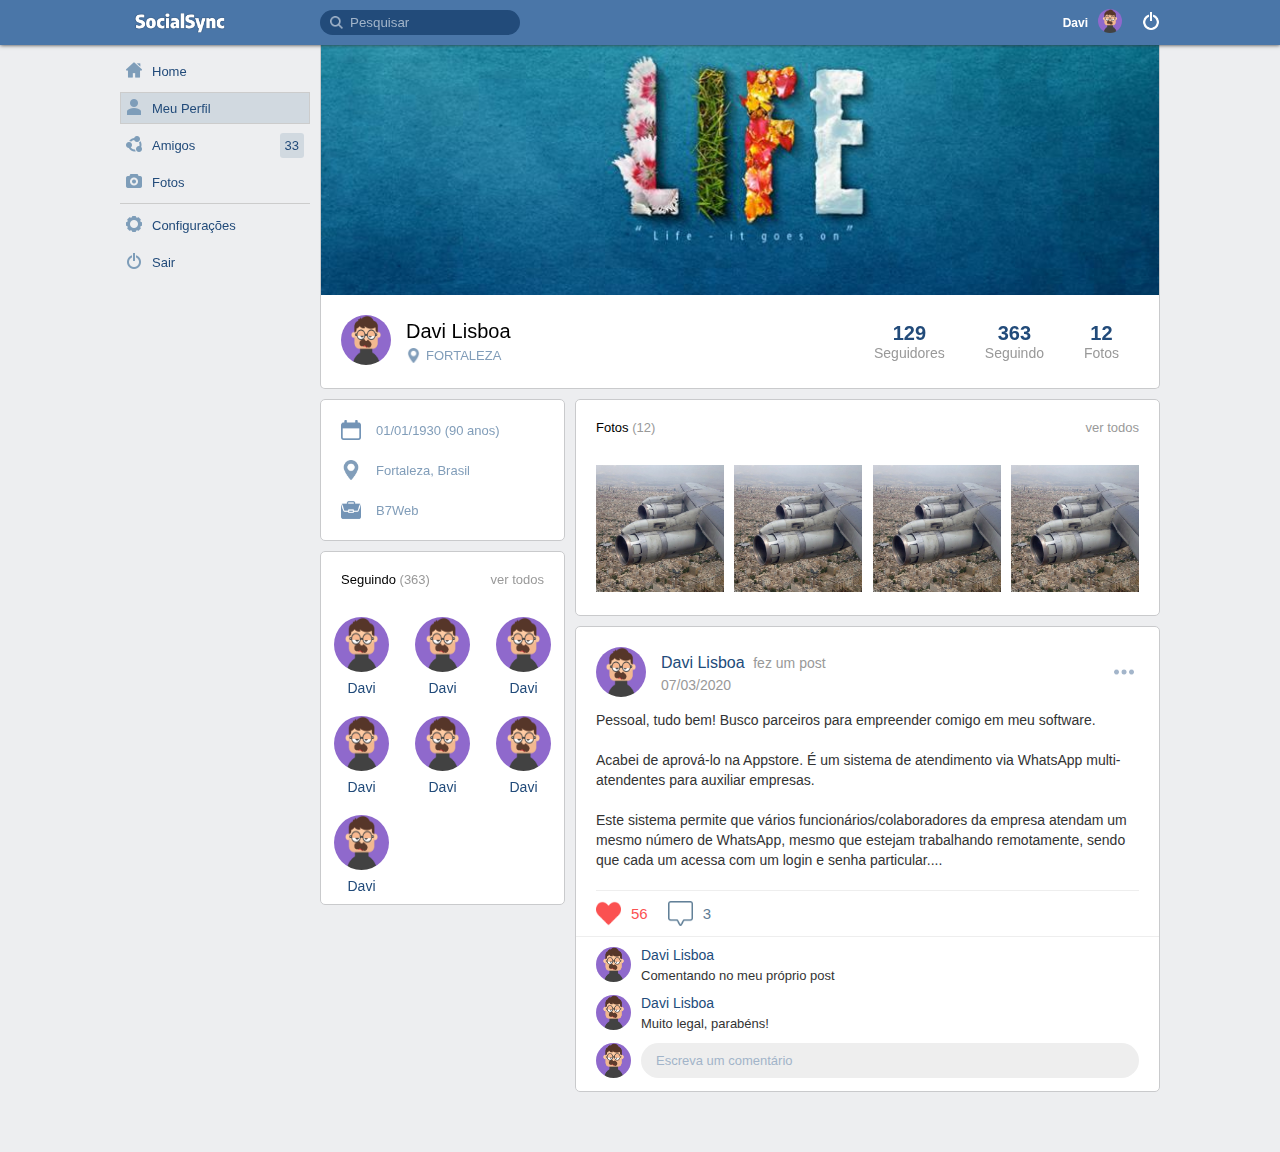
==== perfil.html @ d82d8374 "First commit" ====
<!DOCTYPE html>
<html>
<head>
    <meta charset="utf-8" />
    <title></title>
    <meta name="viewport" content="width=device-width,minimum-scale=1,initial-scale=1"/>
    <link rel="stylesheet" href="assets/css/style.css" />
</head>
<body>
    <header>
        <div class="container">
            <div class="logo">
                <a href=""><img src="assets/images/socialsync_logo.png" /></a>
            </div>
            <div class="head-side">
                <div class="head-side-left">
                    <div class="search-area">
                        <form method="GET">
                            <input type="search" placeholder="Pesquisar" name="s" />
                        </form>
                    </div>
                </div>
                <div class="head-side-right">
                    <a href="" class="user-area">
                        <div class="user-area-text">Davi</div>
                        <div class="user-area-icon">
                            <img src="media/avatars/avatar.jpg" />
                        </div>
                    </a>
                    <a href="" class="user-logout">
                        <img src="assets/images/power_white.png" />
                    </a>
                </div>
            </div>
        </div>
    </header>
    <section class="container main">
        <aside class="mt-10">
            <nav>
                <a href="">
                    <div class="menu-item">
                        <div class="menu-item-icon">
                            <img src="assets/images/home-run.png" width="16" height="16" />
                        </div>
                        <div class="menu-item-text">
                            Home
                        </div>
                    </div>
                </a>
                <a href="">
                    <div class="menu-item active">
                        <div class="menu-item-icon">
                            <img src="assets/images/user.png" width="16" height="16" />
                        </div>
                        <div class="menu-item-text">
                            Meu Perfil
                        </div>
                    </div>
                </a>
                <a href="">
                    <div class="menu-item">
                        <div class="menu-item-icon">
                            <img src="assets/images/friends.png" width="16" height="16" />
                        </div>
                        <div class="menu-item-text">
                            Amigos
                        </div>
                        <div class="menu-item-badge">
                            33
                        </div>
                    </div>
                </a>
                <a href="">
                    <div class="menu-item">
                        <div class="menu-item-icon">
                            <img src="assets/images/photo.png" width="16" height="16" />
                        </div>
                        <div class="menu-item-text">
                            Fotos
                        </div>
                    </div>
                </a>
                <div class="menu-splitter"></div>
                <a href="">
                    <div class="menu-item">
                        <div class="menu-item-icon">
                            <img src="assets/images/settings.png" width="16" height="16" />
                        </div>
                        <div class="menu-item-text">
                            Configurações
                        </div>
                    </div>
                </a>
                <a href="">
                    <div class="menu-item">
                        <div class="menu-item-icon">
                            <img src="assets/images/power.png" width="16" height="16" />
                        </div>
                        <div class="menu-item-text">
                            Sair
                        </div>
                    </div>
                </a>
            </nav>
        </aside>
        <section class="feed">

            <div class="row">
                <div class="box flex-1 border-top-flat">
                    <div class="box-body">
                        <div class="profile-cover" style="background-image: url('media/covers/cover.jpg');"></div>
                        <div class="profile-info m-20 row">
                            <div class="profile-info-avatar">
                                <img src="media/avatars/avatar.jpg" />
                            </div>
                            <div class="profile-info-name">
                                <div class="profile-info-name-text">Davi Lisboa</div>
                                <div class="profile-info-location">Fortaleza</div>
                            </div>
                            <div class="profile-info-data row">
                                <div class="profile-info-item m-width-20">
                                    <div class="profile-info-item-n">129</div>
                                    <div class="profile-info-item-s">Seguidores</div>
                                </div>
                                <div class="profile-info-item m-width-20">
                                    <div class="profile-info-item-n">363</div>
                                    <div class="profile-info-item-s">Seguindo</div>
                                </div>
                                <div class="profile-info-item m-width-20">
                                    <div class="profile-info-item-n">12</div>
                                    <div class="profile-info-item-s">Fotos</div>
                                </div>
                            </div>
                        </div>
                    </div>
                </div>
            </div>
            
            <div class="row">

                <div class="column side pr-5">
                    
                    <div class="box">
                        <div class="box-body">
                            
                            <div class="user-info-mini">
                                <img src="assets/images/calendar.png" />
                                01/01/1930 (90 anos)
                            </div>

                            <div class="user-info-mini">
                                <img src="assets/images/pin.png" />
                                Fortaleza, Brasil
                            </div>

                            <div class="user-info-mini">
                                <img src="assets/images/work.png" />
                                B7Web
                            </div>

                        </div>
                    </div>

                    <div class="box">
                        <div class="box-header m-10">
                            <div class="box-header-text">
                                Seguindo
                                <span>(363)</span>
                            </div>
                            <div class="box-header-buttons">
                                <a href="">ver todos</a>
                            </div>
                        </div>
                        <div class="box-body friend-list">
                            
                            <div class="friend-icon">
                                <a href="">
                                    <div class="friend-icon-avatar">
                                        <img src="media/avatars/avatar.jpg" />
                                    </div>
                                    <div class="friend-icon-name">
                                        Davi
                                    </div>
                                </a>
                            </div>

                            <div class="friend-icon">
                                <a href="">
                                    <div class="friend-icon-avatar">
                                        <img src="media/avatars/avatar.jpg" />
                                    </div>
                                    <div class="friend-icon-name">
                                        Davi
                                    </div>
                                </a>
                            </div>

                            <div class="friend-icon">
                                <a href="">
                                    <div class="friend-icon-avatar">
                                        <img src="media/avatars/avatar.jpg" />
                                    </div>
                                    <div class="friend-icon-name">
                                        Davi
                                    </div>
                                </a>
                            </div>

                            <div class="friend-icon">
                                <a href="">
                                    <div class="friend-icon-avatar">
                                        <img src="media/avatars/avatar.jpg" />
                                    </div>
                                    <div class="friend-icon-name">
                                        Davi
                                    </div>
                                </a>
                            </div>

                            <div class="friend-icon">
                                <a href="">
                                    <div class="friend-icon-avatar">
                                        <img src="media/avatars/avatar.jpg" />
                                    </div>
                                    <div class="friend-icon-name">
                                        Davi
                                    </div>
                                </a>
                            </div>

                            <div class="friend-icon">
                                <a href="">
                                    <div class="friend-icon-avatar">
                                        <img src="media/avatars/avatar.jpg" />
                                    </div>
                                    <div class="friend-icon-name">
                                        Davi
                                    </div>
                                </a>
                            </div>

                            <div class="friend-icon">
                                <a href="">
                                    <div class="friend-icon-avatar">
                                        <img src="media/avatars/avatar.jpg" />
                                    </div>
                                    <div class="friend-icon-name">
                                        Davi
                                    </div>
                                </a>
                            </div>

                        </div>
                    </div>

                </div>
                <div class="column pl-5">

                    <div class="box">
                        <div class="box-header m-10">
                            <div class="box-header-text">
                                Fotos
                                <span>(12)</span>
                            </div>
                            <div class="box-header-buttons">
                                <a href="">ver todos</a>
                            </div>
                        </div>
                        <div class="box-body row m-20">
                            
                            <div class="user-photo-item">
                                <a href="#modal-1" rel="modal:open">
                                    <img src="media/uploads/1.jpg" />
                                </a>
                                <div id="modal-1" style="display:none">
                                    <img src="media/uploads/1.jpg" />
                                </div>
                            </div>

                            <div class="user-photo-item">
                                <a href="#modal-2" rel="modal:open">
                                    <img src="media/uploads/1.jpg" />
                                </a>
                                <div id="modal-2" style="display:none">
                                    <img src="media/uploads/1.jpg" />
                                </div>
                            </div>

                            <div class="user-photo-item">
                                <a href="#modal-3" rel="modal:open">
                                    <img src="media/uploads/1.jpg" />
                                </a>
                                <div id="modal-3" style="display:none">
                                    <img src="media/uploads/1.jpg" />
                                </div>
                            </div>

                            <div class="user-photo-item">
                                <a href="#modal-4" rel="modal:open">
                                    <img src="media/uploads/1.jpg" />
                                </a>
                                <div id="modal-4" style="display:none">
                                    <img src="media/uploads/1.jpg" />
                                </div>
                            </div>
                            
                        </div>
                    </div>

                    <div class="box feed-item">
                        <div class="box-body">
                            <div class="feed-item-head row mt-20 m-width-20">
                                <div class="feed-item-head-photo">
                                    <a href=""><img src="media/avatars/avatar.jpg" /></a>
                                </div>
                                <div class="feed-item-head-info">
                                    <a href=""><span class="fidi-name">Davi Lisboa</span></a>
                                    <span class="fidi-action">fez um post</span>
                                    <br/>
                                    <span class="fidi-date">07/03/2020</span>
                                </div>
                                <div class="feed-item-head-btn">
                                    <img src="assets/images/more.png" />
                                </div>
                            </div>
                            <div class="feed-item-body mt-10 m-width-20">
                                Pessoal, tudo bem! Busco parceiros para empreender comigo em meu software.<br/><br/>
                                Acabei de aprová-lo na Appstore. É um sistema de atendimento via WhatsApp multi-atendentes para auxiliar empresas.<br/><br/>
                                Este sistema permite que vários funcionários/colaboradores da empresa atendam um mesmo número de WhatsApp, mesmo que estejam trabalhando remotamente, sendo que cada um acessa com um login e senha particular....
                            </div>
                            <div class="feed-item-buttons row mt-20 m-width-20">
                                <div class="like-btn on">56</div>
                                <div class="msg-btn">3</div>
                            </div>
                            <div class="feed-item-comments">
                                
                                <div class="fic-item row m-height-10 m-width-20">
                                    <div class="fic-item-photo">
                                        <a href=""><img src="media/avatars/avatar.jpg" /></a>
                                    </div>
                                    <div class="fic-item-info">
                                        <a href="">Davi Lisboa</a>
                                        Comentando no meu próprio post
                                    </div>
                                </div>

                                <div class="fic-item row m-height-10 m-width-20">
                                    <div class="fic-item-photo">
                                        <a href=""><img src="media/avatars/avatar.jpg" /></a>
                                    </div>
                                    <div class="fic-item-info">
                                        <a href="">Davi Lisboa</a>
                                        Muito legal, parabéns!
                                    </div>
                                </div>

                                <div class="fic-answer row m-height-10 m-width-20">
                                    <div class="fic-item-photo">
                                        <a href=""><img src="media/avatars/avatar.jpg" /></a>
                                    </div>
                                    <input type="text" class="fic-item-field" placeholder="Escreva um comentário" />
                                </div>

                            </div>
                        </div>
                    </div>


                </div>
                
            </div>

        </section>
    </section>
    <div class="modal">
        <div class="modal-inner">
            <a rel="modal:close">&times;</a>
            <div class="modal-content"></div>
        </div>
    </div>
    <script type="text/javascript" src="assets/js/script.js"></script>
    <script type="text/javascript" src="assets/js/vanillaModal.js"></script>
</body>
</html>
---- assets/css/style.css ----
@import 'defaults.css';
@import 'feed-item.css';
@import 'modal.css';

* {
    box-sizing: border-box;
    margin: 0;
    padding: 0;
}
body {
    font-family: Helvetica;
    font-size:13px;
    background-color:#edeef0;
    margin:0;
    padding-bottom:50px;
}
.container {
    max-width:1040px;
    margin:auto;
}
header {
    background-color:#4a76a8;
    height:45px;
    box-shadow: 0px 0px 4px #333;
    position:relative;
    z-index:99;
}
header .container {
    display:flex;
    height:inherit;
}
header .logo {
    width: 200px;
    display: flex;
    align-items: center;
}
header .logo a {
    display: flex;
}
header .logo img {
    height:20px;
}
header .head-side {
    flex:1;
    display:flex;
    justify-content: space-between;
    align-items: center;
}
.head-side .head-side-left {
    display: flex;
}
.head-side .head-side-right {
    display: flex;
    align-items: center;
}
.search-area input {
    background-color:#224b7a;
    background-image: url('../images/search.png');
    background-size: 13px;
    background-position-x: 10px;
    background-position-y: center;
    background-repeat: no-repeat;
    width:200px;
    height:25px;
    border-radius:15px;
    border:0;
    outline:0;
    padding-left:30px;
    transition: all .3s;
}
::placeholder {
    color:#A2B4C9;
}
.search-area input:focus {
    width:300px;
    background-color: #FFF;
}

.user-area {
    display:flex;
    align-items: center;
    cursor: pointer;
    text-decoration: none;
}
.user-area-text {
    color:#FFF;
    font-size:12px;
    font-weight: bold;
    margin-right:10px;
}
.user-area-icon {
    margin-right:5px;
}
.user-area-icon img {
    width:24px;
    height:24px;
    border-radius: 50%;
}
.user-area-box {
    width:100px;
    height:100px;
    position:absolute;
    background-color:#fff;
    top:45px;
}

.user-logout {
    display:block;
    margin-left:15px;
}
.user-logout img {
    width:18px;
    height:18px;
}

.main {
    display:flex;
}
.main aside {
    width:190px;
    margin-right:10px;
}
.main aside nav a {
    text-decoration: none;
    display:block;
    color:#224b7a;
    margin-bottom:5px;
}
.menu-splitter {
    border-top:1px solid #ccc;
    margin-bottom:5px;
}
.menu-item {
    display:flex;
    align-items: center;
    height:32px;
    border:1px solid #edeef0;
}
.menu-item:hover, .menu-item.active {
    background-color:#d1d9e0;
    border:1px solid #CCC;
}
.menu-item-icon {
    width:16px;
    margin-right:10px;
    margin-left:5px;
}
.menu-item-text {
    flex:1;
    font-size:13px;
}
.menu-item-badge {
    background-color:#d1d9e0;
    padding:5px;
    border-radius:3px;
    margin-right:5px;
}

.main .feed {
    flex:1;
}

.feed .box {
    background-color: #FFF;
    border:1px solid #c9cacc;
    border-radius:5px;
    margin-bottom:10px;
}
.box .box-header {
    padding:10px;
    display: flex;
    align-items: center;
    justify-content: space-between;
}
.box .box-header-text {
    flex:1;
}
.box .box-header-text span {
    color:#999;
}
.box .box-header-buttons a {
    font-size:13px;
    color:#999;
    text-decoration: none;
}
.box .box-body img {
    max-width:100%;
}

.feed .border-top-flat {
    border-top:0;
    border-top-left-radius: 0;
    border-top-right-radius: 0;
}

.feed .row {
    display:flex;
}
.feed .column {
    display:flex;
    flex-direction: column;
    justify-content: flex-start;
    flex:1;
}
.feed .side {
    flex:none;
    width:250px;
}


.feed-new-editor {
    align-items: center;
}
.feed-new-avatar {
    margin-right:10px;
}
.feed-new-avatar img {
    width:50px;
    height:50px;
    border-radius:50%;
}
.feed-new-input-placeholder {
    flex:1;
    font-size:14px;
    color:#333;
}
.feed-new-input {
    flex:1;
    outline:0;
    border:0;
    font-size:14px;
    display: none;
    color:#333;
}
.feed-new-send {
    cursor: pointer;
    margin-right:5px;
}
.feed-new-send img {
    width:25px;
    height:25px;
}

.banners .box-body {
    margin:0 10px 10px 10px;
}
.banners .box-body a {
    display: block;
    margin-bottom:5px;
}

.profile-cover {
    height:250px;
    background-size: cover;
    background-position: center;
}

.profile-info {
    align-items: center;
}
.profile-info-avatar {
    margin-right:15px;
}
.profile-info-avatar img {
    width:50px;
    height:50px;
    border-radius:50%;
}
.profile-info-name {
    flex:1;
}
.profile-info-name-text {
    font-size:20px;
    margin-bottom:5px;
}
.profile-info-name-text a {
    color:#000;
    text-decoration: none;
}
.profile-info-location {
    color:#819db9;
    font-size:13px;
    text-transform: uppercase;
    background-image:url('../images/pin.png');
    background-size: auto 15px;
    background-position: left center;
    background-repeat: no-repeat;
    padding-left:20px;
}

.profile-info-item {
    text-align: center;
}
.profile-info-item-n {
    font-weight: bold;
    font-size:20px;
    color:#224b7a;
}
.profile-info-item-s {
    font-size:14px;
    color:#999;
}

.user-info-mini {
    display:flex;
    align-items: center;
    margin:20px;
    color:#819db9;
    font-size:13px;
}
.user-info-mini img {
    width:20px;
    height:20px;
    margin-right:15px;
}

.friend-list {
    display: grid;
    grid-template-columns: repeat(3, 1fr);
}
.full-friend-list {
    display: grid;
    grid-template-columns: repeat(7, 1fr);
}

.friend-icon {
    text-align: center;
    margin:10px 0;
}
.friend-icon a {
    text-decoration: none;
}
.friend-icon-avatar {
    margin-bottom:5px;
}
.friend-icon-avatar img {
    width:55px;
    height:55px;
    border-radius:50%;
}
.friend-icon-name {
    width:60px;
    font-size:14px;
    margin: auto;
    color:#224b7a;
    white-space: nowrap;
    overflow: hidden;
    text-overflow: ellipsis;
}

.user-photo-item {
    margin-right:10px;
}
.user-photo-item:last-child {
    margin-right:0;
}
.user-photo-item img {
    max-width: 100%;
}

.tabs {
    border-bottom: 1px solid #c9cacc;
    display: flex;
}
.tab-item {
    padding:20px;
    font-size:15px;
    color:#999;
    border-bottom:2px solid #FFF;
    cursor: pointer;
}
.tab-item:hover {
    color:#000;
}
.tab-item.active {
    color:#000;
    border-bottom:2px solid #224b7a;
}
.tab-body {
    display: none;
    padding:10px 0;
}

.full-user-photos {
    display: grid;
    grid-template-columns: repeat(4, 1fr);
    gap:10px;
    margin:20px;
}
.full-user-photos .user-photo-item {
    margin:0;
}

@media (max-width: 992px) {
    header .head-side-right {
        display:none !important;
    }

    header .logo {
        margin-left:10px;
    }

    .search-area input {
        width:35px;
    }
    .search-area input:focus {
        width:150px;
    }

    header .head-side {
        justify-content: flex-end;
    }

    .head-side-left {
        margin-right:10px;
    }

    .main {
        flex-direction: column;
    }

    .main aside {
        width:100%;
    }

    aside nav {
        display:flex;
        width: 100%;
        overflow-x: auto;
        padding: 0 10px;
    }

    .main aside nav a {
        margin-right:15px;
    }

    .menu-splitter {
        display:none;
    }

    .menu-item-badge {
        display:none;
    }

    .menu-item-text {
        margin-right:5px;
    }

    .feed .side {
        display:none;
    }

    .feed > .row > .column {
       padding:0 10px; 
    }

    .profile-cover {
        height:150px;
    }

    .profile-info {
        flex-direction: column;
    }

    .profile-info-name {
        margin-top:10px;
    }

    .profile-info-data {
        margin-top:30px;
    }

    .full-friend-list {
        grid-template-columns: repeat(3, 1fr);
    }

    .full-user-photos {
        grid-template-columns: repeat(1, 1fr);
    }

}
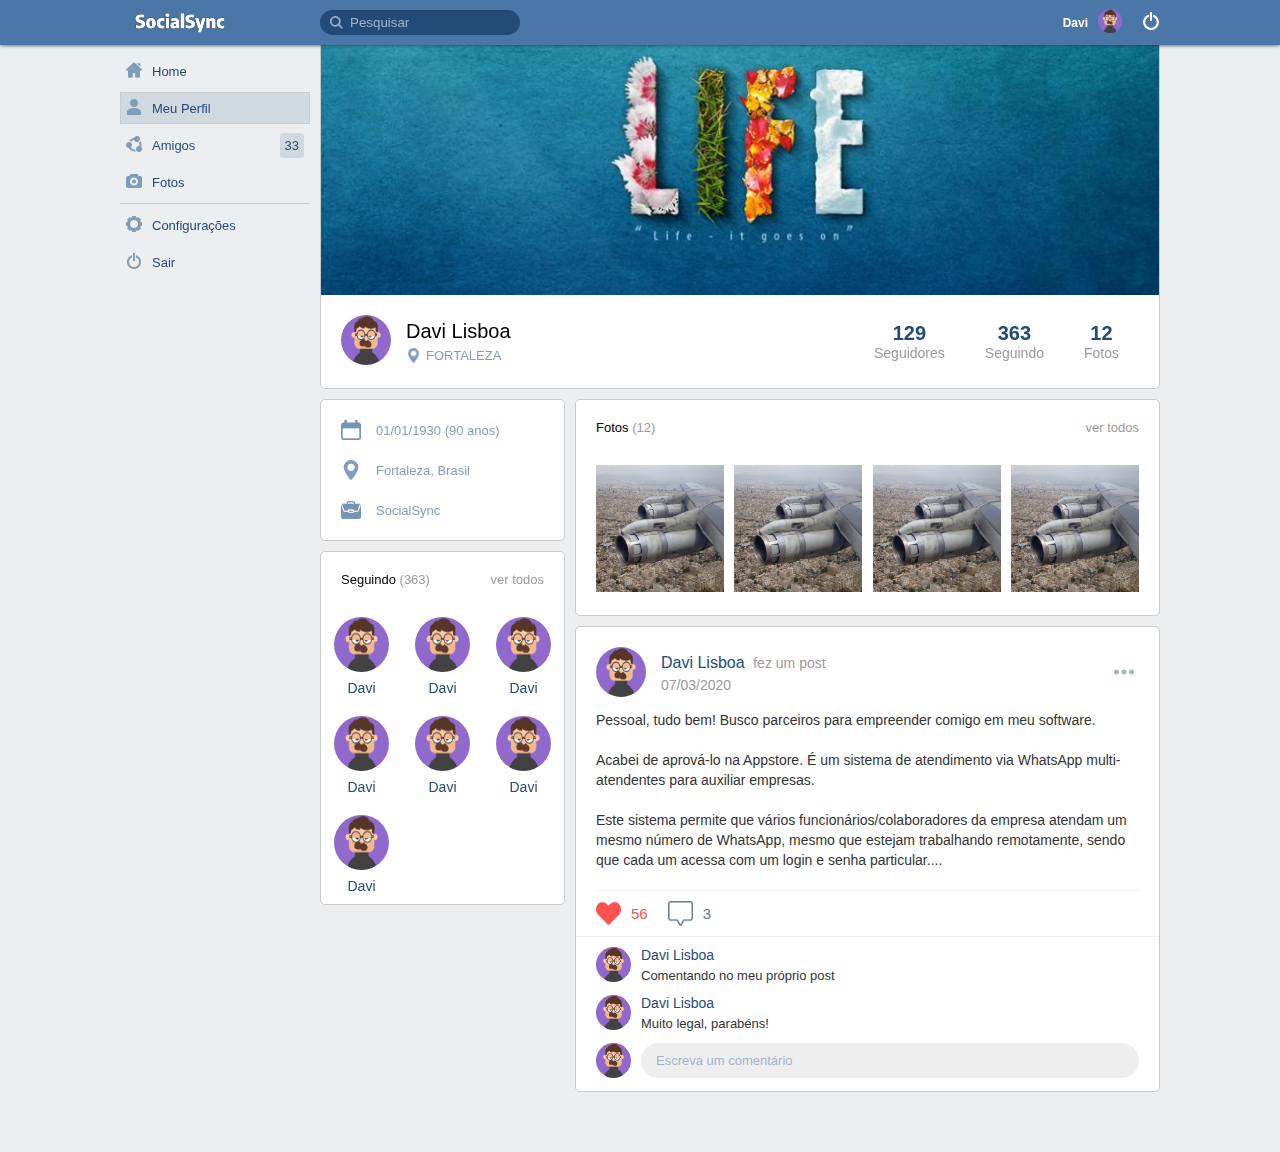
==== commit e1822351: "Update perfil.html" ====
--- a/perfil.html
+++ b/perfil.html
@@ -155,7 +155,7 @@
 
                             <div class="user-info-mini">
                                 <img src="assets/images/work.png" />
-                                B7Web
+                                SocialSync
                             </div>
 
                         </div>
